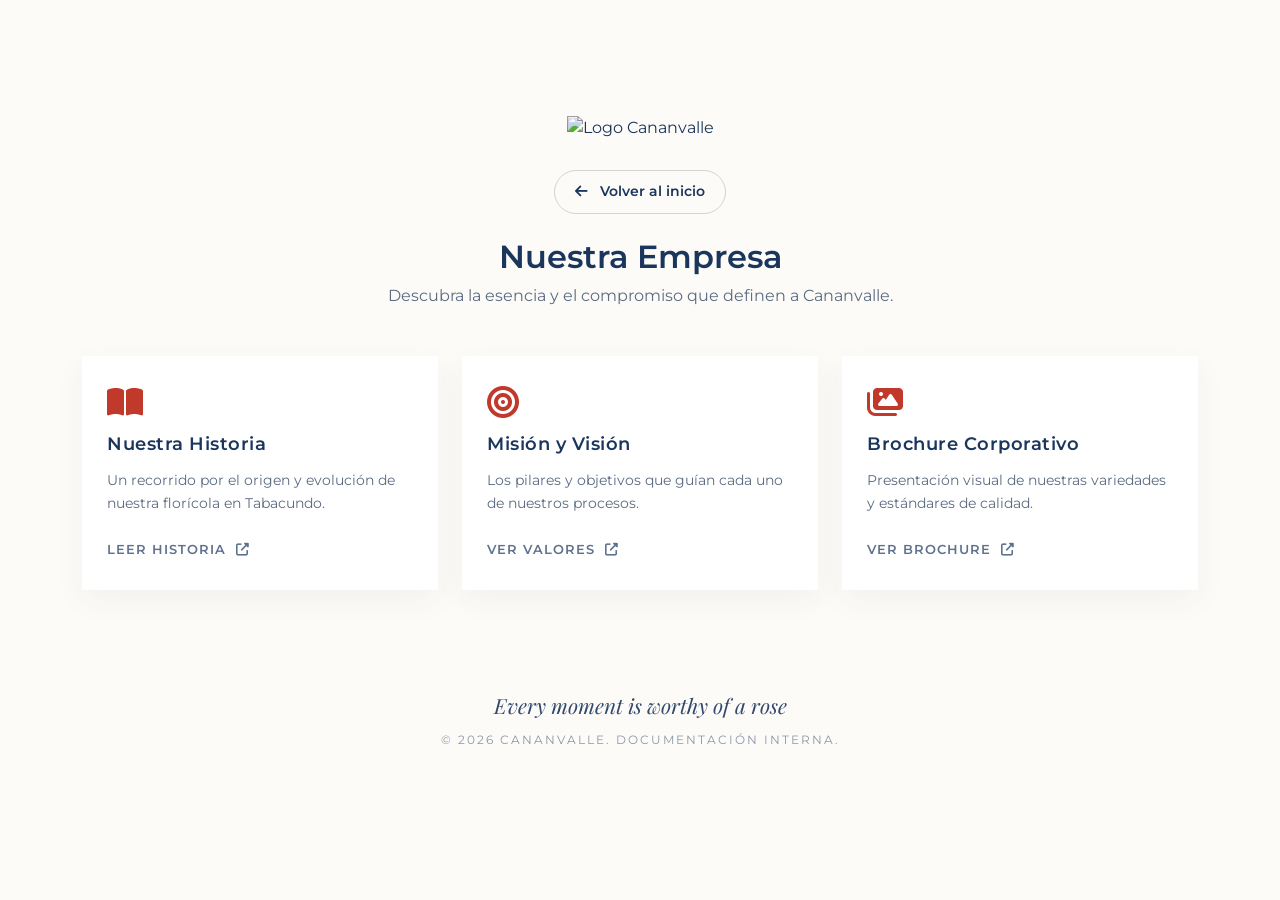
==== acerca-de.html @ 6e87a59d "feat: index and documents" ====
<!DOCTYPE html>
<html lang="es">
<head>
    <meta charset="UTF-8">
    <meta name="viewport" content="width=device-width, initial-scale=1.0">
    <title>Cananvalle | Acerca de Nosotros</title>
    
    <link href="https://cdn.jsdelivr.net/npm/bootstrap@5.3.0/dist/css/bootstrap.min.css" rel="stylesheet">
    <link href="https://fonts.googleapis.com/css2?family=Montserrat:wght@300;400;600&family=Playfair+Display:ital,wght@1,500&display=swap" rel="stylesheet">
    <link rel="stylesheet" href="https://cdnjs.cloudflare.com/ajax/libs/font-awesome/6.4.0/css/all.min.css">
    <link rel="stylesheet" href="style.css">
</head>
<body>

    <div class="main-wrapper">
        <header class="header-section" style="margin-bottom: 30px;">
            <div class="logo-container">
                <img src="fondo.jpg" alt="Logo Cananvalle" class="main-logo">
            </div>
        </header>

        <main class="container">
            <div class="mb-4 text-center">
                <a href="index.html" class="btn-back"><i class="fa-solid fa-arrow-left"></i> Volver al inicio</a>
            </div>

            <div class="text-center mb-5">
                <h1 style="font-weight: 600; font-size: 2rem;">Nuestra Empresa</h1>
                <p style="color: var(--text-muted);">Descubra la esencia y el compromiso que definen a Cananvalle.</p>
            </div>

            <div class="row g-4 justify-content-center section-grid">
                
                <div class="col-12 col-md-6 col-lg-4">
                    <a href="documentos/nuestra-historia.pdf" target="_blank" class="policy-card doc-card">
                        <div class="card-content">
                            <i class="fa-solid fa-book-open icon-accent"></i>
                            <h2>Nuestra Historia</h2>
                            <p>Un recorrido por el origen y evolución de nuestra florícola en Tabacundo.</p>
                            <span class="btn-view">Leer Historia <i class="fa-solid fa-up-right-from-square"></i></span>
                        </div>
                    </a>
                </div>

                <div class="col-12 col-md-6 col-lg-4">
                    <a href="documentos/mision-vision.pdf" target="_blank" class="policy-card doc-card">
                        <div class="card-content">
                            <i class="fa-solid fa-bullseye icon-accent"></i>
                            <h2>Misión y Visión</h2>
                            <p>Los pilares y objetivos que guían cada uno de nuestros procesos.</p>
                            <span class="btn-view">Ver Valores <i class="fa-solid fa-up-right-from-square"></i></span>
                        </div>
                    </a>
                </div>

                <div class="col-12 col-md-6 col-lg-4">
                    <a href="documentos/brochure-cananvalle.pdf" target="_blank" class="policy-card doc-card">
                        <div class="card-content">
                            <i class="fa-solid fa-images icon-accent"></i>
                            <h2>Brochure Corporativo</h2>
                            <p>Presentación visual de nuestras variedades y estándares de calidad.</p>
                            <span class="btn-view">Ver Brochure <i class="fa-solid fa-up-right-from-square"></i></span>
                        </div>
                    </a>
                </div>

            </div>
        </main>

        <footer class="footer">
            <p class="slogan">Every moment is worthy of a rose</p>
            <p class="copyright">&copy; 2026 Cananvalle. Documentación Interna.</p>
        </footer>
    </div>

    <script src="https://cdn.jsdelivr.net/npm/bootstrap@5.3.0/dist/js/bootstrap.bundle.min.js"></script>
</body>
</html>
---- style.css ----
/* Paleta de Colores Cananvalle */
:root {
    --blue-dark: #1b365d;
    --cream-bg: #fdfbf7;
    --white: #ffffff;
    --text-muted: #5a6b82;
    --accent-gold: #c5a059; /* Un dorado sutil para contrastar con el azul si se desea */
}

/* Base y Fondo */
body {
    background-color: var(--cream-bg);
    font-family: 'Montserrat', sans-serif;
    color: var(--blue-dark);
    margin: 0;
    padding: 0;
    overflow-x: hidden;
}

/* Contenedor principal para centrado vertical */
.main-wrapper {
    min-height: 100vh;
    display: flex;
    flex-direction: column;
    justify-content: center;
    padding: 40px 0;
}

/* Header y Logo */
.header-section {
    text-align: center;
    margin-bottom: 60px;
    animation: fadeInDown 1.2s ease;
}

.main-logo {
    max-width: 350px;
    height: auto;
    /* Efecto para integrar el fondo si no es transparente */
    mix-blend-mode: multiply;
}

/* Grid de Navegación */
.section-grid {
    animation: fadeInScale 1s ease forwards;
}

/* Tarjetas de Políticas */
.policy-card {
    background: var(--white);
    border-radius: 2px; /* Bordes más rectos para mayor seriedad corporativa */
    padding: 40px 30px;
    text-decoration: none;
    color: var(--blue-dark);
    display: block;
    height: 100%;
    position: relative;
    box-shadow: 0 10px 30px rgba(27, 54, 93, 0.05);
    transition: all 0.5s cubic-bezier(0.4, 0, 0.2, 1);
    border-left: 0px solid var(--blue-dark);
}

.policy-card:hover {
    transform: translateY(-8px);
    box-shadow: 0 20px 40px rgba(27, 54, 93, 0.12);
    border-left: 8px solid var(--blue-dark);
    color: var(--blue-dark);
}

.icon-accent {
    font-size: 2.5rem;
    margin-bottom: 25px;
    display: block;
    transition: transform 0.3s ease;
}

.policy-card:hover .icon-accent {
    transform: scale(1.1) rotate(-5deg);
}

.policy-card h2 {
    font-size: 1.25rem;
    font-weight: 600;
    margin-bottom: 15px;
    letter-spacing: 0.5px;
}

.policy-card p {
    font-size: 0.9rem;
    line-height: 1.6;
    color: var(--text-muted);
    margin-bottom: 25px;
}

.btn-view {
    font-size: 0.8rem;
    font-weight: 600;
    text-transform: uppercase;
    letter-spacing: 1px;
    display: flex;
    align-items: center;
    gap: 10px;
    color: var(--blue-dark);
    opacity: 0.7;
    transition: opacity 0.3s;
}

.policy-card:hover .btn-view {
    opacity: 1;
}

/* Footer */
.footer {
    text-align: center;
    margin-top: 80px;
    padding: 20px;
}

.slogan {
    font-family: 'Playfair Display', serif;
    font-style: italic;
    font-size: 1.3rem;
    margin-bottom: 10px;
    opacity: 0.9;
}

.copyright {
    font-size: 0.75rem;
    text-transform: uppercase;
    letter-spacing: 2px;
    opacity: 0.5;
}

/* Animaciones */
@keyframes fadeInDown {
    from { opacity: 0; transform: translateY(-30px); }
    to { opacity: 1; transform: translateY(0); }
}

@keyframes fadeInScale {
    from { opacity: 0; transform: scale(0.95); }
    to { opacity: 1; transform: scale(1); }
}

/* Ajustes para Móviles */
@media (max-width: 768px) {
    .main-wrapper {
        padding: 20px;
    }
    .main-logo {
        max-width: 250px;
    }
}
/* --- Estilos adicionales para subpáginas de documentos --- */

/* Botón de regresar */
.btn-back {
    display: inline-block;
    color: var(--blue-dark);
    text-decoration: none;
    font-weight: 600;
    font-size: 0.9rem;
    padding: 10px 20px;
    border: 1px solid rgba(27, 54, 93, 0.2);
    border-radius: 50px;
    transition: all 0.3s ease;
}

.btn-back:hover {
    background-color: var(--blue-dark);
    color: var(--white);
}

.btn-back i {
    margin-right: 8px;
}

/* Ajuste para tarjetas de documentos (más compactas) */
.doc-card {
    padding: 30px 25px; /* Ligeramente más pequeñas que las del index */
}

.doc-card h2 {
    font-size: 1.1rem; /* Título un poco más pequeño */
}

.doc-card .icon-accent {
    font-size: 2rem; /* Icono de PDF un poco más pequeño */
    margin-bottom: 15px;
    color: #c0392b; /* Opcional: darle un tono rojizo sutil al icono de PDF para que se reconozca fácil */
}

.doc-card:hover .icon-accent {
    color: var(--blue-dark); /* Vuelve al azul al hacer hover */
}
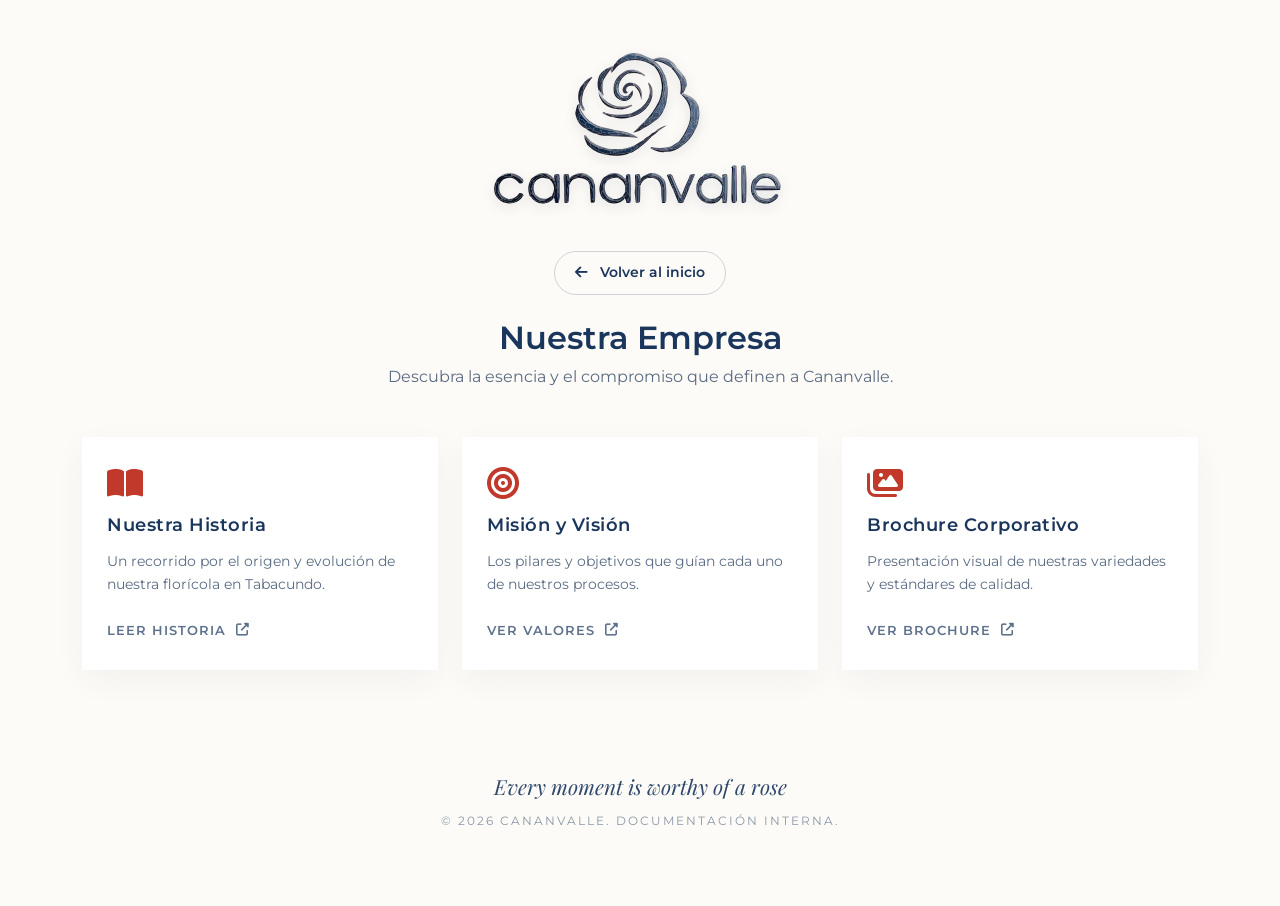
==== commit 2cf8981c: "feat: change logos" ====
--- a/acerca-de.html
+++ b/acerca-de.html
@@ -15,8 +15,7 @@
     <div class="main-wrapper">
         <header class="header-section" style="margin-bottom: 30px;">
             <div class="logo-container">
-                <img src="fondo.jpg" alt="Logo Cananvalle" class="main-logo">
-            </div>
+                <img src="logo-removebg-preview.svg" alt="Logo Cananvalle" class="main-logo">
         </header>
 
         <main class="container">
--- a/style.css
+++ b/style.css
@@ -33,11 +33,39 @@
     animation: fadeInDown 1.2s ease;
 }
 
+/* --- ESTILOS DEL LOGO SVG --- */
+
+.logo-container {
+    display: flex;
+    flex-direction: column;
+    align-items: center;
+    justify-content: center;
+}
+
 .main-logo {
-    max-width: 350px;
+    max-width: 320px; /* Ajustamos ligeramente el tamaño para que se vea proporcionado */
     height: auto;
-    /* Efecto para integrar el fondo si no es transparente */
-    mix-blend-mode: multiply;
+    margin-bottom: 5px;
+    filter: drop-shadow(0px 4px 6px rgba(27, 54, 93, 0.15));
+}
+
+.brand-slogan {
+    font-family: 'Playfair Display', serif;
+    font-style: italic;
+    font-size: 1.3rem;
+    color: var(--blue-dark);
+    margin-top: 0;
+    opacity: 0.9;
+}
+
+/* Ajustes para móviles */
+@media (max-width: 768px) {
+    .main-logo {
+        max-width: 250px;
+    }
+    .brand-slogan {
+        font-size: 1.1rem;
+    }
 }
 
 /* Grid de Navegación */
